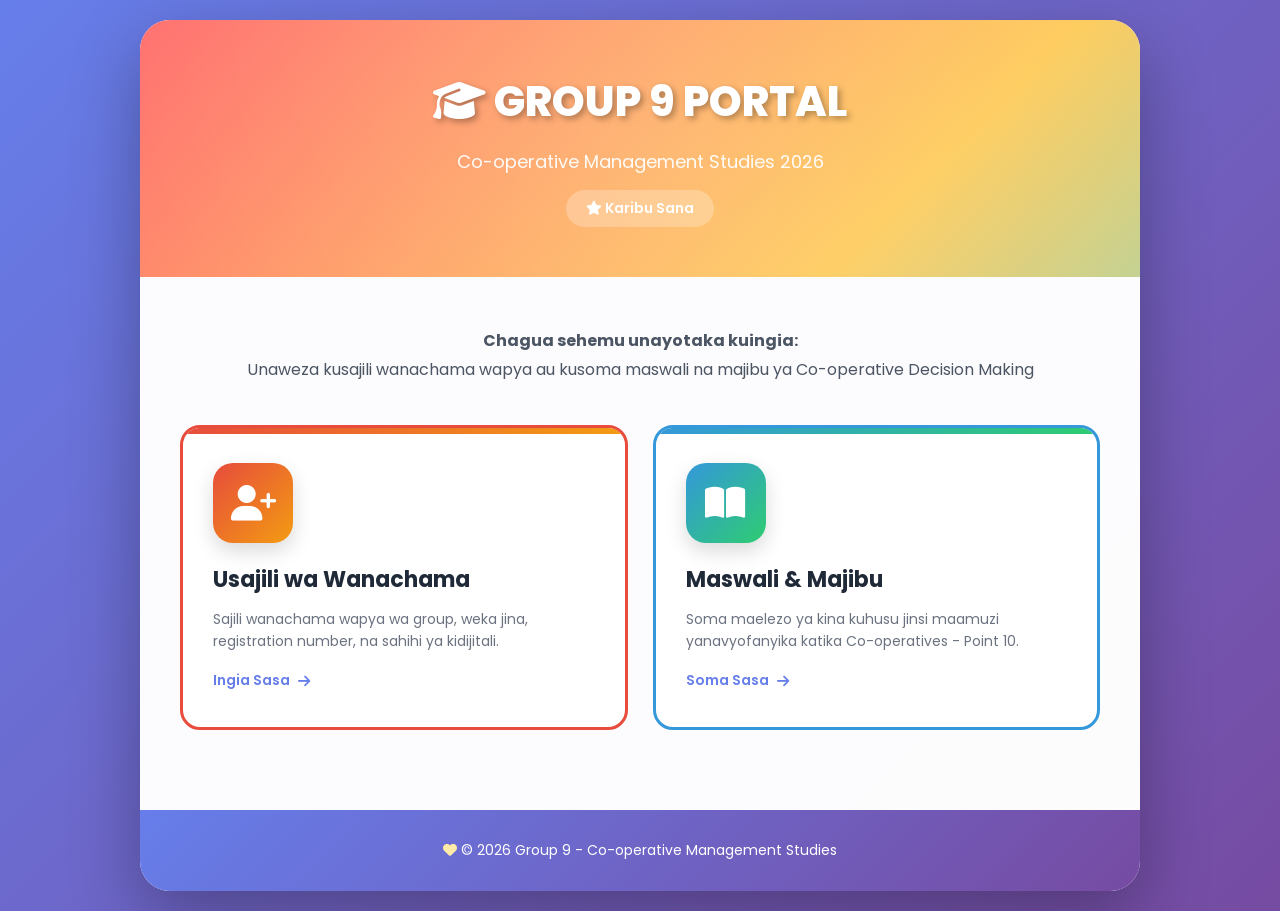
==== Index.html @ ad0bc88a "Add initial HTML structure for Co-operative Portal This file contains the HTML structure and styling" ====
<!DOCTYPE html>
<html lang="sw">
<head>
<meta charset="UTF-8">
<meta name="viewport" content="width=device-width, initial-scale=1.0">
<title>Group 9 - Co-operative Management Portal</title>
<link rel="stylesheet" href="https://cdnjs.cloudflare.com/ajax/libs/font-awesome/6.5.1/css/all.min.css">
<style>
    @import url('https://fonts.googleapis.com/css2?family=Poppins:wght@300;400;500;600;700;800&display=swap');
    
    * {
        margin: 0;
        padding: 0;
        box-sizing: border-box;
    }
    
    body {
        font-family: 'Poppins', sans-serif;
        min-height: 100vh;
        background: linear-gradient(135deg, #667eea 0%, #764ba2 25%, #f093fb 50%, #4facfe 75%, #00f2fe 100%);
        background-size: 400% 400%;
        animation: gradientShift 15s ease infinite;
        display: flex;
        align-items: center;
        justify-content: center;
        padding: 20px;
    }
    
    @keyframes gradientShift {
        0% { background-position: 0% 50%; }
        50% { background-position: 100% 50%; }
        100% { background-position: 0% 50%; }
    }
    
    .container {
        max-width: 1000px;
        width: 100%;
    }
    
    .cover-card {
        background: rgba(255, 255, 255, 0.98);
        border-radius: 30px;
        box-shadow: 0 25px 70px rgba(0,0,0,0.3);
        overflow: hidden;
        animation: slideUp 0.6s ease-out;
    }
    
    @keyframes slideUp {
        from { opacity: 0; transform: translateY(40px); }
        to { opacity: 1; transform: translateY(0); }
    }
    
    .cover-header {
        background: linear-gradient(135deg, #ff6b6b 0%, #feca57 25%, #48dbfb 50%, #ff9ff3 75%, #54a0ff 100%);
        background-size: 300% 300%;
        animation: headerGradient 8s ease infinite;
        padding: 50px 40px;
        text-align: center;
        color: white;
        position: relative;
        overflow: hidden;
    }
    
    @keyframes headerGradient {
        0% { background-position: 0% 50%; }
        50% { background-position: 100% 50%; }
        100% { background-position: 0% 50%; }
    }
    
    .cover-header::before {
        content: '';
        position: absolute;
        top: -50%;
        left: -50%;
        width: 200%;
        height: 200%;
        background: radial-gradient(circle, rgba(255,255,255,0.15) 0%, transparent 70%);
        animation: rotate 20s linear infinite;
    }
    
    @keyframes rotate {
        from { transform: rotate(0deg); }
        to { transform: rotate(360deg); }
    }
    
    .cover-header h1 {
        font-size: 42px;
        font-weight: 800;
        margin-bottom: 15px;
        text-shadow: 3px 3px 6px rgba(0,0,0,0.3);
        position: relative;
        z-index: 1;
    }
    
    .cover-header p {
        font-size: 18px;
        opacity: 0.95;
        position: relative;
        z-index: 1;
    }
    
    .cover-header .badge {
        display: inline-block;
        background: rgba(255,255,255,0.25);
        padding: 8px 20px;
        border-radius: 25px;
        margin-top: 15px;
        font-size: 14px;
        font-weight: 600;
        backdrop-filter: blur(10px);
        position: relative;
        z-index: 1;
    }
    
    .cover-body {
        padding: 50px 40px;
    }
    
    .intro-text {
        text-align: center;
        color: #4b5563;
        font-size: 16px;
        margin-bottom: 40px;
        line-height: 1.8;
    }
    
    .cards-grid {
        display: grid;
        grid-template-columns: repeat(auto-fit, minmax(280px, 1fr));
        gap: 25px;
        margin-bottom: 30px;
    }
    
    .nav-card {
        background: white;
        border-radius: 20px;
        padding: 35px 30px;
        text-decoration: none;
        color: inherit;
        border: 3px solid transparent;
        transition: all 0.4s cubic-bezier(0.175, 0.885, 0.32, 1.275);
        position: relative;
        overflow: hidden;
        cursor: pointer;
    }
    
    .nav-card::before {
        content: '';
        position: absolute;
        top: 0;
        left: 0;
        width: 100%;
        height: 6px;
        transition: height 0.3s ease;
    }
    
    .nav-card:hover::before {
        height: 100%;
        opacity: 0.05;
    }
    
    .nav-card:hover {
        transform: translateY(-8px) scale(1.02);
        box-shadow: 0 20px 40px rgba(0,0,0,0.15);
    }
    
    /* Card 1 - Registration - Nyekundu/Machungwa */
    .nav-card:nth-child(1) {
        border-color: #e74c3c;
    }
    .nav-card:nth-child(1)::before {
        background: linear-gradient(135deg, #e74c3c, #f39c12);
    }
    .nav-card:nth-child(1) .icon-box {
        background: linear-gradient(135deg, #e74c3c, #f39c12);
    }
    .nav-card:nth-child(1):hover {
        border-color: #f39c12;
    }
    
    /* Card 2 - Maswali - Bluu/Kijani */
    .nav-card:nth-child(2) {
        border-color: #3498db;
    }
    .nav-card:nth-child(2)::before {
        background: linear-gradient(135deg, #3498db, #2ecc71);
    }
    .nav-card:nth-child(2) .icon-box {
        background: linear-gradient(135deg, #3498db, #2ecc71);
    }
    .nav-card:nth-child(2):hover {
        border-color: #2ecc71;
    }
    
    .icon-box {
        width: 80px;
        height: 80px;
        border-radius: 20px;
        display: flex;
        align-items: center;
        justify-content: center;
        font-size: 36px;
        color: white;
        margin-bottom: 20px;
        box-shadow: 0 8px 20px rgba(0,0,0,0.15);
        transition: transform 0.3s ease;
    }
    
    .nav-card:hover .icon-box {
        transform: rotateY(360deg);
    }
    
    .nav-card h2 {
        font-size: 22px;
        color: #1f2937;
        margin-bottom: 12px;
        font-weight: 700;
    }
    
    .nav-card p {
        color: #6b7280;
        font-size: 14px;
        line-height: 1.6;
        margin-bottom: 15px;
    }
    
    .nav-card .btn-arrow {
        display: inline-flex;
        align-items: center;
        gap: 8px;
        color: #667eea;
        font-weight: 600;
        font-size: 14px;
        transition: gap 0.3s ease;
    }
    
    .nav-card:hover .btn-arrow {
        gap: 12px;
    }
    
    .footer {
        text-align: center;
        padding: 30px;
        background: linear-gradient(135deg, #667eea 0%, #764ba2 100%);
        color: white;
        font-size: 14px;
    }
    
    .footer i {
        color: #ffeaa7;
    }
    
    @media (max-width: 768px) {
        .cover-header h1 { font-size: 32px; }
        .cover-header p { font-size: 16px; }
        .cover-body { padding: 30px 20px; }
        .cards-grid { grid-template-columns: 1fr; }
    }
</style>
</head>
<body>

<div class="container">
    <div class="cover-card">
        <div class="cover-header">
            <h1><i class="fas fa-graduation-cap"></i> GROUP 9 PORTAL</h1>
            <p>Co-operative Management Studies 2026</p>
            <div class="badge">
                <i class="fas fa-star"></i> Karibu Sana
            </div>
        </div>

        <div class="cover-body">
            <div class="intro-text">
                <strong>Chagua sehemu unayotaka kuingia:</strong><br>
                Unaweza kusajili wanachama wapya au kusoma maswali na majibu ya Co-operative Decision Making
            </div>

            <div class="cards-grid">
                <!-- Card 1: Registration -->
                <a href="registration.html" class="nav-card">
                    <div class="icon-box">
                        <i class="fas fa-user-plus"></i>
                    </div>
                    <h2>Usajili wa Wanachama</h2>
                    <p>Sajili wanachama wapya wa group, weka jina, registration number, na sahihi ya kidijitali.</p>
                    <span class="btn-arrow">
                        Ingia Sasa <i class="fas fa-arrow-right"></i>
                    </span>
                </a>

                <!-- Card 2: Maswali -->
                <a href="maswali.html" class="nav-card">
                    <div class="icon-box">
                        <i class="fas fa-book-open"></i>
                    </div>
                    <h2>Maswali & Majibu</h2>
                    <p>Soma maelezo ya kina kuhusu jinsi maamuzi yanavyofanyika katika Co-operatives - Point 10.</p>
                    <span class="btn-arrow">
                        Soma Sasa <i class="fas fa-arrow-right"></i>
                    </span>
                </a>
            </div>
        </div>

        <div class="footer">
            <p><i class="fas fa-heart"></i> &copy; 2026 Group 9 - Co-operative Management Studies</p>
        </div>
    </div>
</div>

</body>
                      </html>
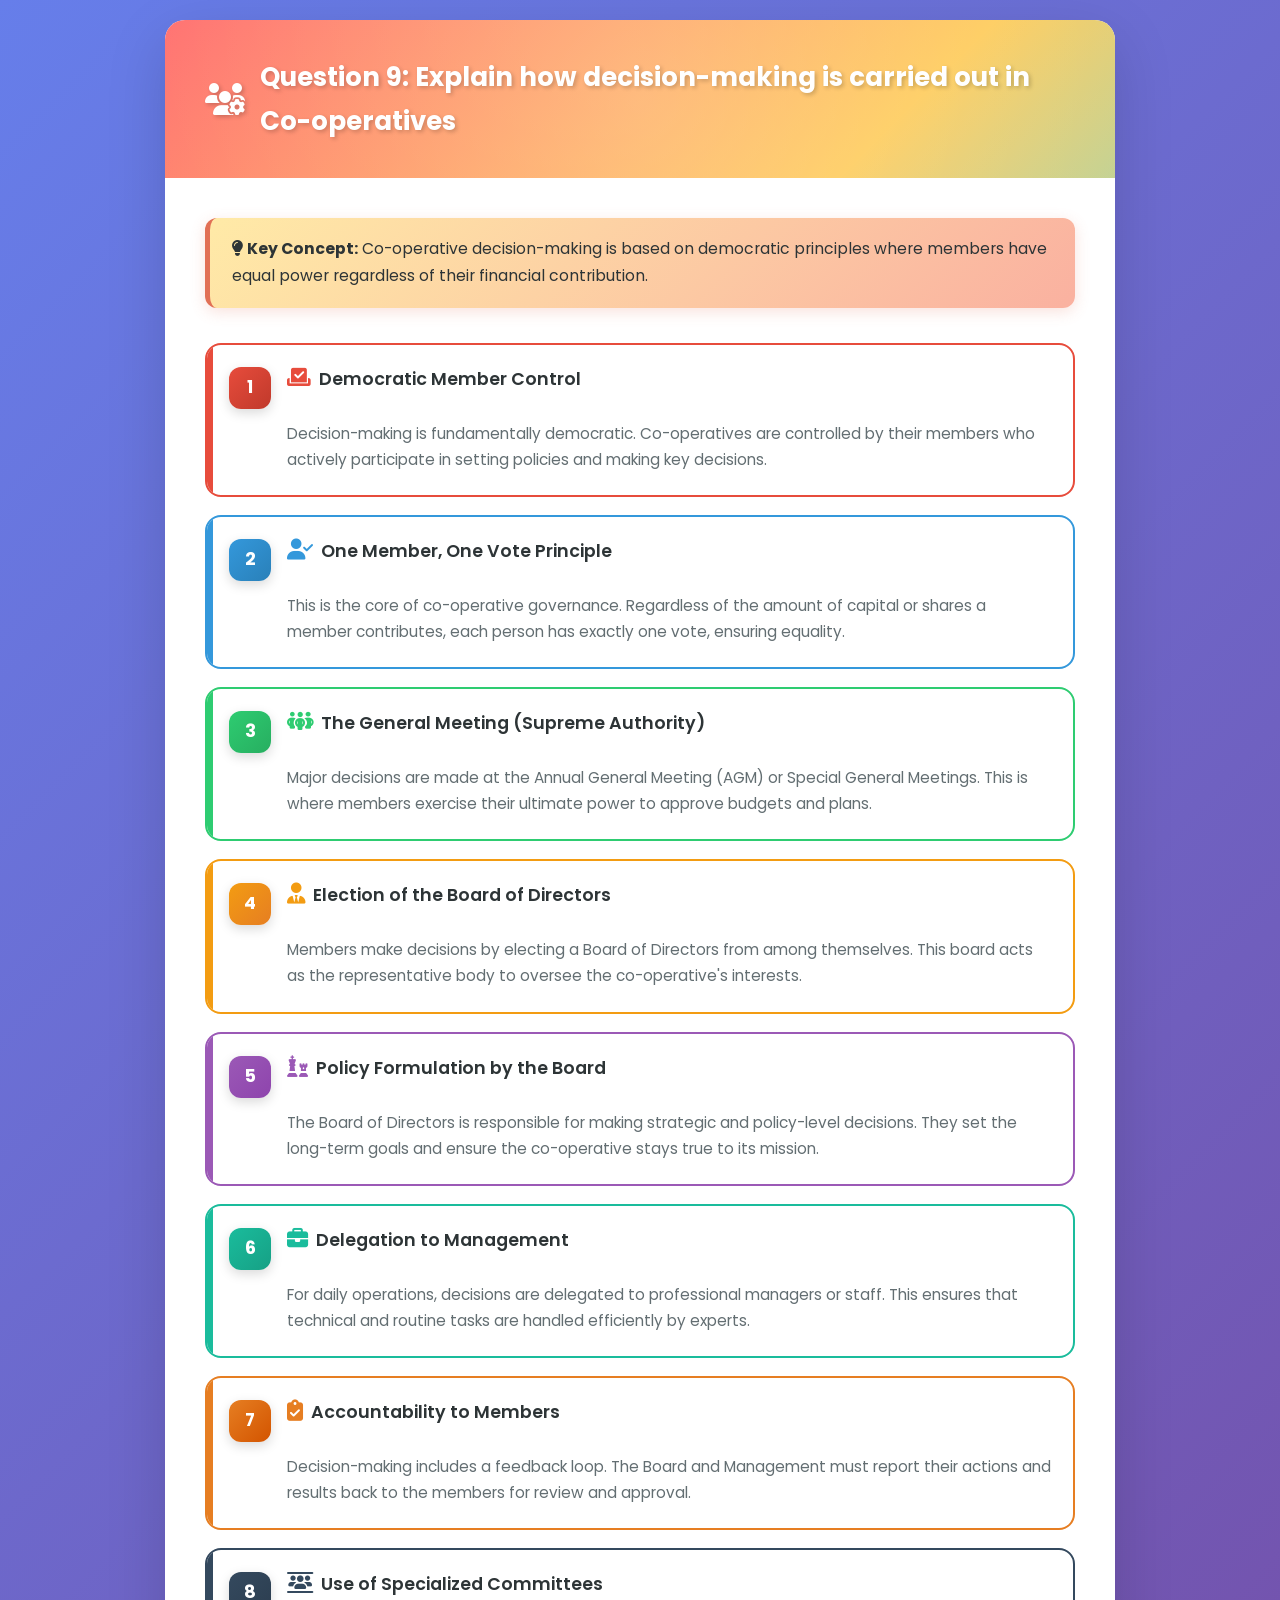
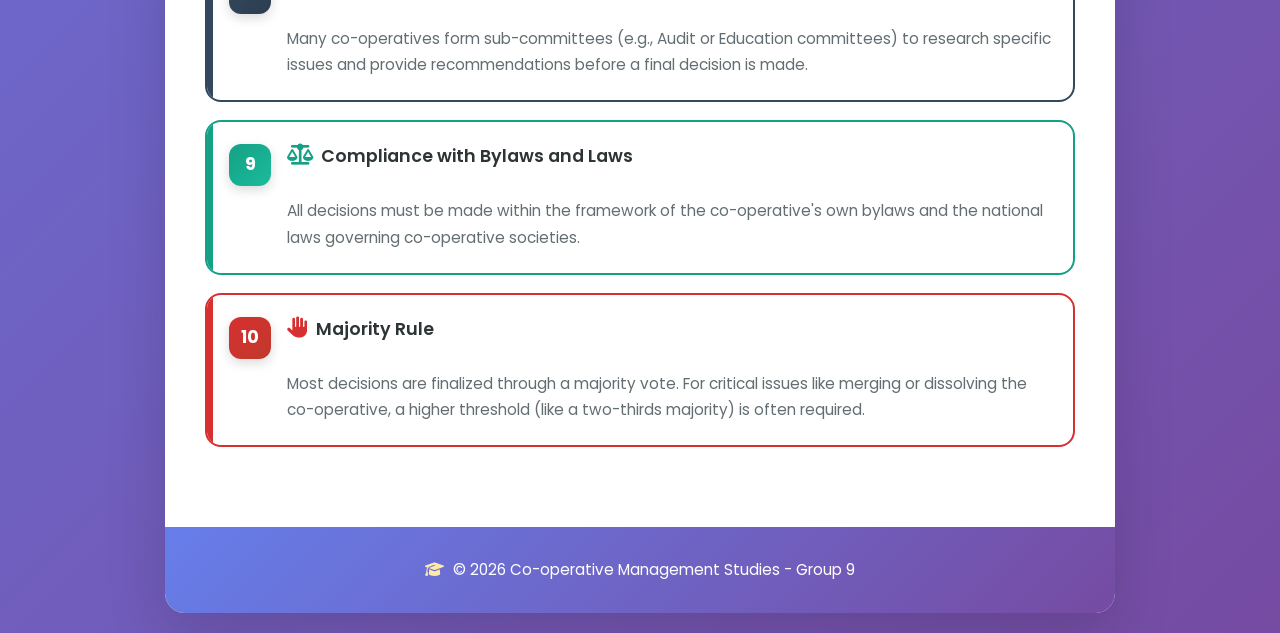
==== commit 4b91634b: "Update Index.html for content and styling changes" ====
--- a/Index.html
+++ b/Index.html
@@ -1,12 +1,12 @@
 <!DOCTYPE html>
-<html lang="sw">
+<html lang="en">
 <head>
 <meta charset="UTF-8">
 <meta name="viewport" content="width=device-width, initial-scale=1.0">
-<title>Group 9 - Co-operative Management Portal</title>
+<title>Co-operative Decision Making - 10 Points</title>
 <link rel="stylesheet" href="https://cdnjs.cloudflare.com/ajax/libs/font-awesome/6.5.1/css/all.min.css">
 <style>
-    @import url('https://fonts.googleapis.com/css2?family=Poppins:wght@300;400;500;600;700;800&display=swap');
+    @import url('https://fonts.googleapis.com/css2?family=Poppins:wght@300;400;500;600;700&display=swap');
     
     * {
         margin: 0;
@@ -16,14 +16,13 @@
     
     body {
         font-family: 'Poppins', sans-serif;
-        min-height: 100vh;
+        line-height: 1.7;
+        color: #2d3748;
         background: linear-gradient(135deg, #667eea 0%, #764ba2 25%, #f093fb 50%, #4facfe 75%, #00f2fe 100%);
         background-size: 400% 400%;
         animation: gradientShift 15s ease infinite;
-        display: flex;
-        align-items: center;
-        justify-content: center;
         padding: 20px;
+        min-height: 100vh;
     }
     
     @keyframes gradientShift {
@@ -32,31 +31,28 @@
         100% { background-position: 0% 50%; }
     }
     
-    .container {
-        max-width: 1000px;
-        width: 100%;
-    }
-    
-    .cover-card {
-        background: rgba(255, 255, 255, 0.98);
-        border-radius: 30px;
-        box-shadow: 0 25px 70px rgba(0,0,0,0.3);
+    .main-container {
+        background-color: #fff;
+        max-width: 950px;
+        margin: 0 auto;
+        padding: 0;
+        border-radius: 20px;
+        box-shadow: 0 20px 60px rgba(0,0,0,0.15);
         overflow: hidden;
-        animation: slideUp 0.6s ease-out;
-    }
-    
-    @keyframes slideUp {
-        from { opacity: 0; transform: translateY(40px); }
+        animation: fadeIn 0.6s ease-out;
+    }
+    
+    @keyframes fadeIn {
+        from { opacity: 0; transform: translateY(20px); }
         to { opacity: 1; transform: translateY(0); }
     }
     
-    .cover-header {
+    .question-header {
         background: linear-gradient(135deg, #ff6b6b 0%, #feca57 25%, #48dbfb 50%, #ff9ff3 75%, #54a0ff 100%);
         background-size: 300% 300%;
         animation: headerGradient 8s ease infinite;
-        padding: 50px 40px;
-        text-align: center;
-        color: white;
+        color: #ffffff;
+        padding: 35px 40px;
         position: relative;
         overflow: hidden;
     }
@@ -67,247 +63,325 @@
         100% { background-position: 0% 50%; }
     }
     
-    .cover-header::before {
+    .question-header::after {
         content: '';
         position: absolute;
         top: -50%;
-        left: -50%;
+        right: -50%;
         width: 200%;
         height: 200%;
-        background: radial-gradient(circle, rgba(255,255,255,0.15) 0%, transparent 70%);
-        animation: rotate 20s linear infinite;
-    }
-    
-    @keyframes rotate {
-        from { transform: rotate(0deg); }
-        to { transform: rotate(360deg); }
-    }
-    
-    .cover-header h1 {
-        font-size: 42px;
-        font-weight: 800;
-        margin-bottom: 15px;
-        text-shadow: 3px 3px 6px rgba(0,0,0,0.3);
+        background: radial-gradient(circle, rgba(255,255,255,0.2) 0%, transparent 70%);
+    }
+    
+    .question-header h1 {
+        font-size: 26px;
+        font-weight: 700;
         position: relative;
         z-index: 1;
-    }
-    
-    .cover-header p {
-        font-size: 18px;
-        opacity: 0.95;
-        position: relative;
-        z-index: 1;
-    }
-    
-    .cover-header .badge {
-        display: inline-block;
-        background: rgba(255,255,255,0.25);
-        padding: 8px 20px;
-        border-radius: 25px;
-        margin-top: 15px;
-        font-size: 14px;
-        font-weight: 600;
-        backdrop-filter: blur(10px);
-        position: relative;
-        z-index: 1;
-    }
-    
-    .cover-body {
-        padding: 50px 40px;
+        display: flex;
+        align-items: center;
+        gap: 15px;
+        text-shadow: 2px 2px 4px rgba(0,0,0,0.2);
+    }
+    
+    .question-header h1 i {
+        font-size: 32px;
+        animation: bounce 2s infinite;
+    }
+    
+    @keyframes bounce {
+        0%, 100% { transform: translateY(0); }
+        50% { transform: translateY(-5px); }
+    }
+    
+    .content-wrapper {
+        padding: 40px;
     }
     
     .intro-text {
-        text-align: center;
-        color: #4b5563;
-        font-size: 16px;
-        margin-bottom: 40px;
-        line-height: 1.8;
-    }
-    
-    .cards-grid {
+        background: linear-gradient(135deg, #ffeaa7 0%, #fab1a0 100%);
+        border-left: 5px solid #e17055;
+        padding: 18px 22px;
+        border-radius: 12px;
+        margin-bottom: 35px;
+        font-size: 0.98em;
+        color: #2d3436;
+        box-shadow: 0 4px 15px rgba(225, 112, 85, 0.2);
+    }
+    
+    .points-grid {
         display: grid;
-        grid-template-columns: repeat(auto-fit, minmax(280px, 1fr));
-        gap: 25px;
-        margin-bottom: 30px;
-    }
-    
-    .nav-card {
-        background: white;
-        border-radius: 20px;
-        padding: 35px 30px;
-        text-decoration: none;
-        color: inherit;
-        border: 3px solid transparent;
-        transition: all 0.4s cubic-bezier(0.175, 0.885, 0.32, 1.275);
+        gap: 18px;
+    }
+    
+    .point {
+        background: #ffffff;
+        padding: 22px;
+        border-radius: 16px;
+        border: 2px solid transparent;
+        transition: all 0.4s ease;
+        animation: slideUp 0.5s ease-out backwards;
         position: relative;
         overflow: hidden;
-        cursor: pointer;
-    }
-    
-    .nav-card::before {
+    }
+    
+    .point::before {
         content: '';
         position: absolute;
         top: 0;
         left: 0;
+        width: 6px;
+        height: 100%;
+        transition: width 0.3s ease;
+    }
+    
+    .point:hover::before {
         width: 100%;
-        height: 6px;
-        transition: height 0.3s ease;
-    }
-    
-    .nav-card:hover::before {
-        height: 100%;
-        opacity: 0.05;
-    }
-    
-    .nav-card:hover {
-        transform: translateY(-8px) scale(1.02);
-        box-shadow: 0 20px 40px rgba(0,0,0,0.15);
-    }
-    
-    /* Card 1 - Registration - Nyekundu/Machungwa */
-    .nav-card:nth-child(1) {
-        border-color: #e74c3c;
-    }
-    .nav-card:nth-child(1)::before {
-        background: linear-gradient(135deg, #e74c3c, #f39c12);
-    }
-    .nav-card:nth-child(1) .icon-box {
-        background: linear-gradient(135deg, #e74c3c, #f39c12);
-    }
-    .nav-card:nth-child(1):hover {
-        border-color: #f39c12;
-    }
-    
-    /* Card 2 - Maswali - Bluu/Kijani */
-    .nav-card:nth-child(2) {
-        border-color: #3498db;
-    }
-    .nav-card:nth-child(2)::before {
-        background: linear-gradient(135deg, #3498db, #2ecc71);
-    }
-    .nav-card:nth-child(2) .icon-box {
-        background: linear-gradient(135deg, #3498db, #2ecc71);
-    }
-    .nav-card:nth-child(2):hover {
-        border-color: #2ecc71;
-    }
-    
-    .icon-box {
-        width: 80px;
-        height: 80px;
-        border-radius: 20px;
+        opacity: 0.08;
+    }
+    
+    .point:hover {
+        transform: translateY(-5px) scale(1.02);
+        box-shadow: 0 12px 30px rgba(0,0,0,0.15);
+    }
+    
+    /* Rangi tofauti kwa kila point */
+    .point:nth-child(1) { border-color: #e74c3c; }
+    .point:nth-child(1)::before { background: #e74c3c; }
+    .point:nth-child(1) .point-number { background: linear-gradient(135deg, #e74c3c, #c0392b); }
+    .point:nth-child(1) .point-icon { color: #e74c3c; }
+    
+    .point:nth-child(2) { border-color: #3498db; }
+    .point:nth-child(2)::before { background: #3498db; }
+    .point:nth-child(2) .point-number { background: linear-gradient(135deg, #3498db, #2980b9); }
+    .point:nth-child(2) .point-icon { color: #3498db; }
+    
+    .point:nth-child(3) { border-color: #2ecc71; }
+    .point:nth-child(3)::before { background: #2ecc71; }
+    .point:nth-child(3) .point-number { background: linear-gradient(135deg, #2ecc71, #27ae60); }
+    .point:nth-child(3) .point-icon { color: #2ecc71; }
+    
+    .point:nth-child(4) { border-color: #f39c12; }
+    .point:nth-child(4)::before { background: #f39c12; }
+    .point:nth-child(4) .point-number { background: linear-gradient(135deg, #f39c12, #e67e22); }
+    .point:nth-child(4) .point-icon { color: #f39c12; }
+    
+    .point:nth-child(5) { border-color: #9b59b6; }
+    .point:nth-child(5)::before { background: #9b59b6; }
+    .point:nth-child(5) .point-number { background: linear-gradient(135deg, #9b59b6, #8e44ad); }
+    .point:nth-child(5) .point-icon { color: #9b59b6; }
+    
+    .point:nth-child(6) { border-color: #1abc9c; }
+    .point:nth-child(6)::before { background: #1abc9c; }
+    .point:nth-child(6) .point-number { background: linear-gradient(135deg, #1abc9c, #16a085); }
+    .point:nth-child(6) .point-icon { color: #1abc9c; }
+    
+    .point:nth-child(7) { border-color: #e67e22; }
+    .point:nth-child(7)::before { background: #e67e22; }
+    .point:nth-child(7) .point-number { background: linear-gradient(135deg, #e67e22, #d35400); }
+    .point:nth-child(7) .point-icon { color: #e67e22; }
+    
+    .point:nth-child(8) { border-color: #34495e; }
+    .point:nth-child(8)::before { background: #34495e; }
+    .point:nth-child(8) .point-number { background: linear-gradient(135deg, #34495e, #2c3e50); }
+    .point:nth-child(8) .point-icon { color: #34495e; }
+    
+    .point:nth-child(9) { border-color: #16a085; }
+    .point:nth-child(9)::before { background: #16a085; }
+    .point:nth-child(9) .point-number { background: linear-gradient(135deg, #16a085, #1abc9c); }
+    .point:nth-child(9) .point-icon { color: #16a085; }
+    
+    .point:nth-child(10) { border-color: #d63031; }
+    .point:nth-child(10)::before { background: #d63031; }
+    .point:nth-child(10) .point-number { background: linear-gradient(135deg, #d63031, #c0392b); }
+    .point:nth-child(10) .point-icon { color: #d63031; }
+    
+    .point:nth-child(1) { animation-delay: 0.1s; }
+    .point:nth-child(2) { animation-delay: 0.15s; }
+    .point:nth-child(3) { animation-delay: 0.2s; }
+    .point:nth-child(4) { animation-delay: 0.25s; }
+    .point:nth-child(5) { animation-delay: 0.3s; }
+    .point:nth-child(6) { animation-delay: 0.35s; }
+    .point:nth-child(7) { animation-delay: 0.4s; }
+    .point:nth-child(8) { animation-delay: 0.45s; }
+    .point:nth-child(9) { animation-delay: 0.5s; }
+    .point:nth-child(10) { animation-delay: 0.55s; }
+    
+    @keyframes slideUp {
+        from { opacity: 0; transform: translateY(20px); }
+        to { opacity: 1; transform: translateY(0); }
+    }
+    
+    .point-header {
+        display: flex;
+        align-items: flex-start;
+        gap: 16px;
+        margin-bottom: 12px;
+    }
+    
+    .point-number {
+        color: white;
+        min-width: 42px;
+        height: 42px;
+        border-radius: 12px;
         display: flex;
         align-items: center;
         justify-content: center;
-        font-size: 36px;
+        font-weight: 700;
+        font-size: 1.1em;
+        flex-shrink: 0;
+        box-shadow: 0 4px 12px rgba(0,0,0,0.15);
+    }
+    
+    .point-title {
+        font-weight: 600;
+        color: #2d3436;
+        font-size: 1.1em;
+        line-height: 1.4;
+    }
+    
+    .point-icon {
+        margin-right: 8px;
+        font-size: 1.2em;
+    }
+    
+    .explanation {
+        margin-left: 58px;
+        color: #636e72;
+        font-size: 0.96em;
+        line-height: 1.7;
+    }
+    
+    .footer {
+        margin-top: 40px;
+        padding: 30px 40px;
+        background: linear-gradient(135deg, #667eea 0%, #764ba2 100%);
+        text-align: center;
+        font-size: 0.95em;
         color: white;
-        margin-bottom: 20px;
-        box-shadow: 0 8px 20px rgba(0,0,0,0.15);
-        transition: transform 0.3s ease;
-    }
-    
-    .nav-card:hover .icon-box {
-        transform: rotateY(360deg);
-    }
-    
-    .nav-card h2 {
-        font-size: 22px;
-        color: #1f2937;
-        margin-bottom: 12px;
-        font-weight: 700;
-    }
-    
-    .nav-card p {
-        color: #6b7280;
-        font-size: 14px;
-        line-height: 1.6;
-        margin-bottom: 15px;
-    }
-    
-    .nav-card .btn-arrow {
-        display: inline-flex;
-        align-items: center;
-        gap: 8px;
-        color: #667eea;
-        font-weight: 600;
-        font-size: 14px;
-        transition: gap 0.3s ease;
-    }
-    
-    .nav-card:hover .btn-arrow {
-        gap: 12px;
-    }
-    
-    .footer {
-        text-align: center;
-        padding: 30px;
-        background: linear-gradient(135deg, #667eea 0%, #764ba2 100%);
-        color: white;
-        font-size: 14px;
     }
     
     .footer i {
         color: #ffeaa7;
+        margin-right: 5px;
     }
     
     @media (max-width: 768px) {
-        .cover-header h1 { font-size: 32px; }
-        .cover-header p { font-size: 16px; }
-        .cover-body { padding: 30px 20px; }
-        .cards-grid { grid-template-columns: 1fr; }
+        body { padding: 10px; }
+        .content-wrapper { padding: 25px 20px; }
+        .question-header { padding: 25px 20px; }
+        .question-header h1 { font-size: 20px; }
+        .explanation { margin-left: 0; margin-top: 10px; }
+        .point-header { flex-direction: column; gap: 12px; }
+    }
+    
+    @media print {
+        body { background: white; padding: 0; animation: none; }
+        .main-container { box-shadow: none; }
+        .question-header { animation: none; }
+        .point:hover { transform: none; box-shadow: none; }
     }
 </style>
 </head>
 <body>
 
-<div class="container">
-    <div class="cover-card">
-        <div class="cover-header">
-            <h1><i class="fas fa-graduation-cap"></i> GROUP 9 PORTAL</h1>
-            <p>Co-operative Management Studies 2026</p>
-            <div class="badge">
-                <i class="fas fa-star"></i> Karibu Sana
-            </div>
+<div class="main-container">
+    <div class="question-header">
+        <h1><i class="fas fa-users-gear"></i> Question 9: Explain how decision-making is carried out in Co-operatives</h1>
+    </div>
+
+    <div class="content-wrapper">
+        <div class="intro-text">
+            <strong><i class="fas fa-lightbulb"></i> Key Concept:</strong> Co-operative decision-making is based on democratic principles where members have equal power regardless of their financial contribution.
         </div>
 
-        <div class="cover-body">
-            <div class="intro-text">
-                <strong>Chagua sehemu unayotaka kuingia:</strong><br>
-                Unaweza kusajili wanachama wapya au kusoma maswali na majibu ya Co-operative Decision Making
-            </div>
-
-            <div class="cards-grid">
-                <!-- Card 1: Registration -->
-                <a href="registration.html" class="nav-card">
-                    <div class="icon-box">
-                        <i class="fas fa-user-plus"></i>
-                    </div>
-                    <h2>Usajili wa Wanachama</h2>
-                    <p>Sajili wanachama wapya wa group, weka jina, registration number, na sahihi ya kidijitali.</p>
-                    <span class="btn-arrow">
-                        Ingia Sasa <i class="fas fa-arrow-right"></i>
-                    </span>
-                </a>
-
-                <!-- Card 2: Maswali -->
-                <a href="maswali.html" class="nav-card">
-                    <div class="icon-box">
-                        <i class="fas fa-book-open"></i>
-                    </div>
-                    <h2>Maswali & Majibu</h2>
-                    <p>Soma maelezo ya kina kuhusu jinsi maamuzi yanavyofanyika katika Co-operatives - Point 10.</p>
-                    <span class="btn-arrow">
-                        Soma Sasa <i class="fas fa-arrow-right"></i>
-                    </span>
-                </a>
-            </div>
-        </div>
-
-        <div class="footer">
-            <p><i class="fas fa-heart"></i> &copy; 2026 Group 9 - Co-operative Management Studies</p>
+        <div class="points-grid">
+            <div class="point">
+                <div class="point-header">
+                    <div class="point-number">1</div>
+                    <div class="point-title"><i class="fas fa-vote-yea point-icon"></i>Democratic Member Control</div>
+                </div>
+                <div class="explanation">Decision-making is fundamentally democratic. Co-operatives are controlled by their members who actively participate in setting policies and making key decisions.</div>
+            </div>
+
+            <div class="point">
+                <div class="point-header">
+                    <div class="point-number">2</div>
+                    <div class="point-title"><i class="fas fa-user-check point-icon"></i>One Member, One Vote Principle</div>
+                </div>
+                <div class="explanation">This is the core of co-operative governance. Regardless of the amount of capital or shares a member contributes, each person has exactly one vote, ensuring equality.</div>
+            </div>
+
+            <div class="point">
+                <div class="point-header">
+                    <div class="point-number">3</div>
+                    <div class="point-title"><i class="fas fa-people-group point-icon"></i>The General Meeting (Supreme Authority)</div>
+                </div>
+                <div class="explanation">Major decisions are made at the Annual General Meeting (AGM) or Special General Meetings. This is where members exercise their ultimate power to approve budgets and plans.</div>
+            </div>
+
+            <div class="point">
+                <div class="point-header">
+                    <div class="point-number">4</div>
+                    <div class="point-title"><i class="fas fa-user-tie point-icon"></i>Election of the Board of Directors</div>
+                </div>
+                <div class="explanation">Members make decisions by electing a Board of Directors from among themselves. This board acts as the representative body to oversee the co-operative's interests.</div>
+            </div>
+
+            <div class="point">
+                <div class="point-header">
+                    <div class="point-number">5</div>
+                    <div class="point-title"><i class="fas fa-chess point-icon"></i>Policy Formulation by the Board</div>
+                </div>
+                <div class="explanation">The Board of Directors is responsible for making strategic and policy-level decisions. They set the long-term goals and ensure the co-operative stays true to its mission.</div>
+            </div>
+
+            <div class="point">
+                <div class="point-header">
+                    <div class="point-number">6</div>
+                    <div class="point-title"><i class="fas fa-briefcase point-icon"></i>Delegation to Management</div>
+                </div>
+                <div class="explanation">For daily operations, decisions are delegated to professional managers or staff. This ensures that technical and routine tasks are handled efficiently by experts.</div>
+            </div>
+
+            <div class="point">
+                <div class="point-header">
+                    <div class="point-number">7</div>
+                    <div class="point-title"><i class="fas fa-clipboard-check point-icon"></i>Accountability to Members</div>
+                </div>
+                <div class="explanation">Decision-making includes a feedback loop. The Board and Management must report their actions and results back to the members for review and approval.</div>
+            </div>
+
+            <div class="point">
+                <div class="point-header">
+                    <div class="point-number">8</div>
+                    <div class="point-title"><i class="fas fa-users-between-lines point-icon"></i>Use of Specialized Committees</div>
+                </div>
+                <div class="explanation">Many co-operatives form sub-committees (e.g., Audit or Education committees) to research specific issues and provide recommendations before a final decision is made.</div>
+            </div>
+
+            <div class="point">
+                <div class="point-header">
+                    <div class="point-number">9</div>
+                    <div class="point-title"><i class="fas fa-scale-balanced point-icon"></i>Compliance with Bylaws and Laws</div>
+                </div>
+                <div class="explanation">All decisions must be made within the framework of the co-operative's own bylaws and the national laws governing co-operative societies.</div>
+            </div>
+
+            <div class="point">
+                <div class="point-header">
+                    <div class="point-number">10</div>
+                    <div class="point-title"><i class="fas fa-hand point-icon"></i>Majority Rule</div>
+                </div>
+                <div class="explanation">Most decisions are finalized through a majority vote. For critical issues like merging or dissolving the co-operative, a higher threshold (like a two-thirds majority) is often required.</div>
+            </div>
         </div>
     </div>
+
+    <div class="footer">
+        <p><i class="fas fa-graduation-cap"></i> &copy; 2026 Co-operative Management Studies - Group 9</p>
+    </div>
 </div>
 
 </body>
-                      </html>
+</html>
